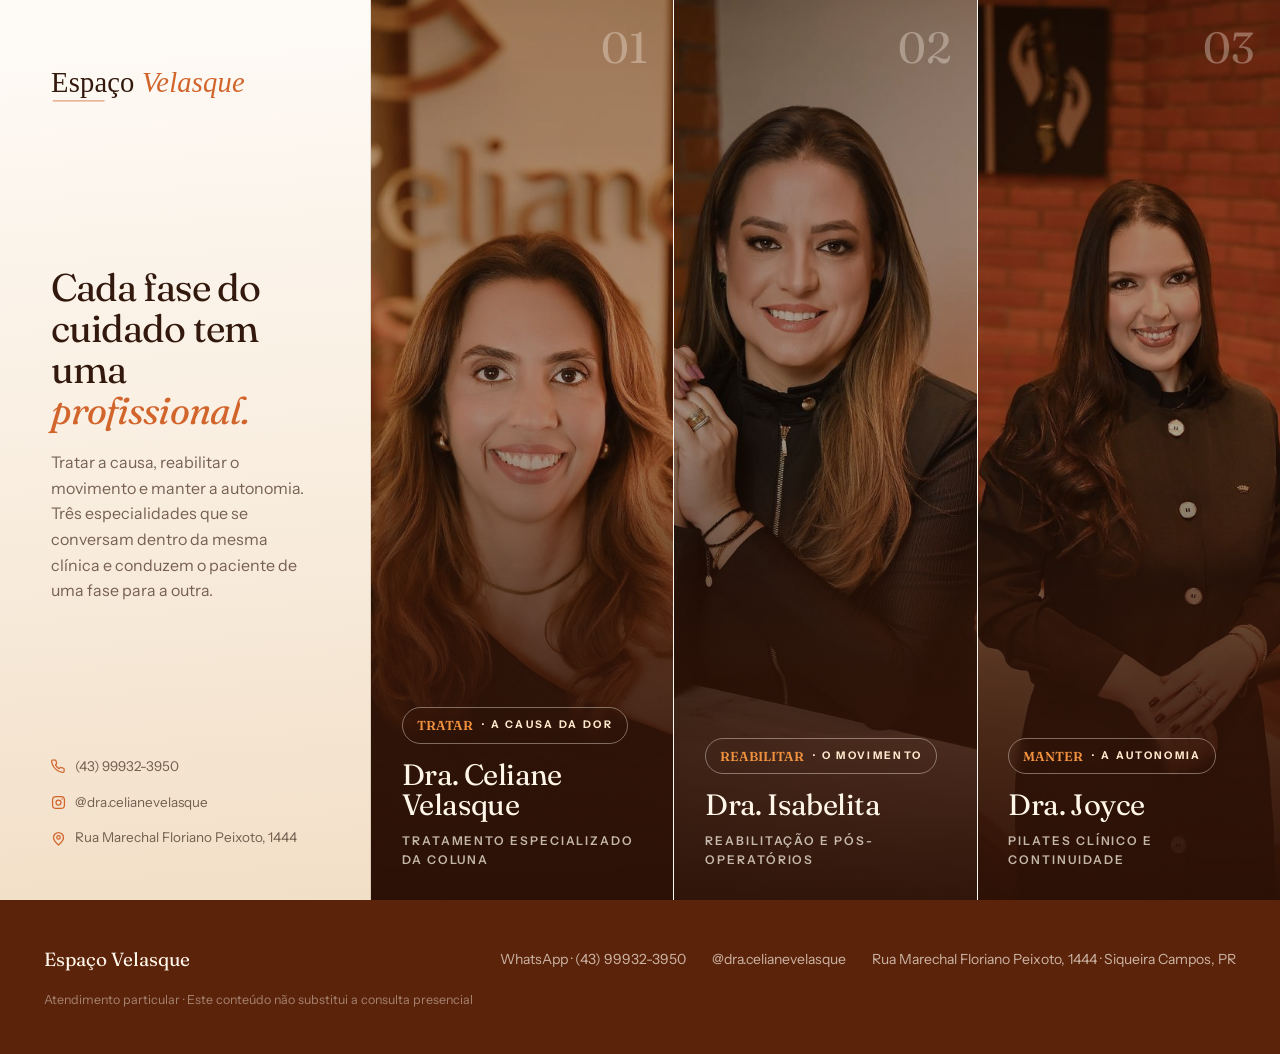
==== index.html @ db3e6eb1 "Importa site Espaço Velasque com CSS/JS separados do HTML Migra as páginas do portal e das três dout" ====
<!DOCTYPE html>
<html lang="pt-BR">
<head>
<meta charset="UTF-8">
<meta name="viewport" content="width=device-width, initial-scale=1">
<title>Espaço Velasque · Tratamento de coluna, reabilitação e Pilates clínico | Siqueira Campos, PR</title>
<meta name="description" content="Três profissionais para cada fase do cuidado: tratamento de coluna com a Dra. Celiane, reabilitação com a Dra. Isabelita e Pilates clínico com a Dra. Joyce.">
<link rel="preconnect" href="https://fonts.googleapis.com">
<link rel="preconnect" href="https://fonts.gstatic.com" crossorigin>
<link href="https://fonts.googleapis.com/css2?family=Fraunces:ital,opsz,wght@0,9..144,300..900;1,9..144,300..700&family=Instrument+Sans:wght@400;500;600;700&display=swap" rel="stylesheet">
<link rel="stylesheet" href="assets/css/portal.css">
</head>
<body>

<main class="portal">
  <aside class="intro">
    <div class="assinatura">
      <img src="assets/images/logo-velasque.svg" alt="Espaço Velasque"
           onerror="this.outerHTML='&lt;div class=\'assinatura-txt\'&gt;Espaço Velasque&lt;small&gt;Siqueira Campos · Paraná&lt;/small&gt;&lt;/div&gt;'">
    </div>

    <div class="intro-meio">
      <h1>Cada fase do cuidado tem uma <em>profissional.</em></h1>
      <p>Tratar a causa, reabilitar o movimento e manter a autonomia. Três especialidades que se conversam dentro da mesma clínica e conduzem o paciente de uma fase para a outra.</p>
    </div>

    <div class="intro-rodape">
      <a href="https://wa.me/5543999323950?text=Ol%C3%A1%2C%20quero%20agendar%20uma%20consulta%20na%20Cl%C3%ADnica%20Velasque." target="_blank" rel="noopener">
        <svg viewBox="0 0 24 24" fill="none" stroke="currentColor" stroke-width="2" stroke-linecap="round" stroke-linejoin="round"><path d="M21 16.5v3a2 2 0 0 1-2.2 2 19.8 19.8 0 0 1-8.6-3.1 19.5 19.5 0 0 1-6-6A19.8 19.8 0 0 1 1.1 3.8 2 2 0 0 1 3.1 1.6h3a2 2 0 0 1 2 1.7c.1 1 .4 1.9.7 2.8a2 2 0 0 1-.5 2.1L7.1 9.4a16 16 0 0 0 6 6l1.2-1.2a2 2 0 0 1 2.1-.5c.9.3 1.8.6 2.8.7a2 2 0 0 1 1.8 2.1z"/></svg>
        (43) 99932-3950
      </a>
      <a href="https://www.instagram.com/dra.celianevelasque/" target="_blank" rel="noopener">
        <svg viewBox="0 0 24 24" fill="none" stroke="currentColor" stroke-width="2" stroke-linecap="round" stroke-linejoin="round"><rect x="2.5" y="2.5" width="19" height="19" rx="5.5"/><circle cx="12" cy="12" r="4"/><circle cx="17.6" cy="6.4" r="1.1" fill="currentColor" stroke="none"/></svg>
        @dra.celianevelasque
      </a>
      <a href="https://www.google.com/maps/search/?api=1&amp;query=Rua+Marechal+Floriano+Peixoto+1444+Siqueira+Campos+PR" target="_blank" rel="noopener">
        <svg viewBox="0 0 24 24" fill="none" stroke="currentColor" stroke-width="2" stroke-linecap="round" stroke-linejoin="round"><path d="M20 10.5c0 5.5-8 12-8 12s-8-6.5-8-12a8 8 0 1 1 16 0z"/><circle cx="12" cy="10.3" r="2.8"/></svg>
        Rua Marechal Floriano Peixoto, 1444
      </a>
    </div>
  </aside>

  <div class="paineis">

    <a class="painel" href="dra-celiane.html">
      <div class="painel-foto"><img src="assets/images/celiane-retrato.jpg" alt="Dra. Celiane Velasque"></div>
      <div class="painel-scrim"></div>
      <span class="painel-num">01</span>
      <div class="painel-txt">
        <span class="painel-etapa"><b>Tratar</b> · a causa da dor</span>
        <h2>Dra. Celiane Velasque</h2>
        <p class="painel-esp">Tratamento especializado da coluna</p>
        <div class="painel-abre"><div>
          <p class="painel-desc">Hérnia de disco e dor ciática com abordagem conservadora, sem cirurgia, e foco em recuperar a capacidade funcional, em média, em seis semanas.</p>
          <span class="painel-link">Acessar a página de coluna
            <svg width="16" height="16" viewBox="0 0 24 24" fill="none" stroke="currentColor" stroke-width="2.2" stroke-linecap="round" stroke-linejoin="round"><path d="M5 12h14M13 6l6 6-6 6"/></svg>
          </span>
        </div></div>
      </div>
    </a>

    <a class="painel" href="dra-isabelita.html">
      <div class="painel-foto"><img src="assets/images/isabelita-retrato.jpg" alt="Dra. Isabelita"></div>
      <div class="painel-scrim"></div>
      <span class="painel-num">02</span>
      <div class="painel-txt">
        <span class="painel-etapa"><b>Reabilitar</b> · o movimento</span>
        <h2>Dra. Isabelita</h2>
        <p class="painel-esp">Reabilitação e pós-operatórios</p>
        <div class="painel-abre"><div>
          <p class="painel-desc">Tratamentos personalizados para reabilitação, pós-operatório ortopédico e pós-operatório de cirurgias plásticas.</p>
          <span class="painel-link">Acessar a página de reabilitação
            <svg width="16" height="16" viewBox="0 0 24 24" fill="none" stroke="currentColor" stroke-width="2.2" stroke-linecap="round" stroke-linejoin="round"><path d="M5 12h14M13 6l6 6-6 6"/></svg>
          </span>
        </div></div>
      </div>
    </a>

    <a class="painel" href="dra-joyce.html">
      <div class="painel-foto"><img src="assets/images/joyce-retrato.jpg" alt="Dra. Joyce"></div>
      <div class="painel-scrim"></div>
      <span class="painel-num">03</span>
      <div class="painel-txt">
        <span class="painel-etapa"><b>Manter</b> · a autonomia</span>
        <h2>Dra. Joyce</h2>
        <p class="painel-esp">Pilates clínico e continuidade</p>
        <div class="painel-abre"><div>
          <p class="painel-desc">Continuidade depois da alta, com um ou no máximo dois pacientes por horário, para preservar o que foi recuperado e desenvolver força, equilíbrio e resistência.</p>
          <span class="painel-link">Acessar a página de Pilates clínico
            <svg width="16" height="16" viewBox="0 0 24 24" fill="none" stroke="currentColor" stroke-width="2.2" stroke-linecap="round" stroke-linejoin="round"><path d="M5 12h14M13 6l6 6-6 6"/></svg>
          </span>
        </div></div>
      </div>
    </a>

  </div>
</main>

<footer class="rodape">
  <div class="wrap">
    <span class="rodape-nome">Espaço Velasque</span>
    <div class="rodape-links">
      <a href="https://wa.me/5543999323950" target="_blank" rel="noopener">WhatsApp · (43) 99932-3950</a>
      <a href="https://www.instagram.com/dra.celianevelasque/" target="_blank" rel="noopener">@dra.celianevelasque</a>
      <span>Rua Marechal Floriano Peixoto, 1444 · Siqueira Campos, PR</span>
    </div>
    <span style="font-size:12.5px;opacity:.65">Atendimento particular · Este conteúdo não substitui a consulta presencial</span>
  </div>
</footer>

</body>
</html>
---- assets/css/portal.css ----
:root{
  --tijolo:#A8431A;
  --terracota:#D2652C;
  --ambar:#F0913F;
  --areia:#D3BD9F;
  --creme:#FDF9F3;
  --creme-2:#F6EADB;
  --tinta:#33190D;
  --tinta-60:rgba(51,25,13,.66);
  --tinta-40:rgba(51,25,13,.42);
  --linha:rgba(51,25,13,.12);
  --branco:#FFFDFA;
  --display:'Fraunces',Georgia,serif;
  --corpo:'Instrument Sans',system-ui,sans-serif;
  --curva:cubic-bezier(.66,0,.16,1);
}
*{box-sizing:border-box;margin:0;padding:0}
html{-webkit-text-size-adjust:100%}
body{
  font-family:var(--corpo);color:var(--tinta);background:var(--creme);
  font-size:17px;line-height:1.6;-webkit-font-smoothing:antialiased;overflow-x:hidden;
}
img{display:block;max-width:100%}
a{color:inherit;text-decoration:none}
::selection{background:var(--areia);color:var(--tijolo)}
:focus-visible{outline:3px solid var(--ambar);outline-offset:-6px}

/* ============ ESTRUTURA ============ */
.portal{display:flex;min-height:100svh}

/* ---- coluna de abertura ---- */
.intro{
  flex:0 0 clamp(320px,29%,470px);
  background:linear-gradient(176deg,#FEFBF7 0%,#F9EEE0 52%,#F2DFC7 100%);
  padding:clamp(36px,4vw,58px);display:flex;flex-direction:column;justify-content:space-between;
  position:relative;z-index:2;border-right:1px solid var(--linha);
}
.assinatura{display:flex;flex-direction:column;gap:14px}
.assinatura img{height:64px;width:auto}
.assinatura-txt{font-family:var(--display);font-size:clamp(26px,2.4vw,32px);line-height:1.05;color:var(--tijolo);letter-spacing:-.01em}
.assinatura-txt small{
  display:block;font-family:var(--corpo);font-size:10px;letter-spacing:.26em;text-transform:uppercase;
  color:var(--tinta-40);margin-top:10px;font-weight:600;
}
.intro-meio{padding:clamp(28px,4vh,56px) 0}
.eyebrow{
  display:flex;align-items:center;gap:10px;font-size:11px;font-weight:600;letter-spacing:.22em;
  text-transform:uppercase;color:var(--terracota);margin-bottom:20px;
}
.eyebrow::before{content:'';width:24px;height:1px;background:var(--terracota);opacity:.6}
.intro h1{
  font-family:var(--display);font-weight:400;font-size:clamp(30px,3vw,42px);line-height:1.06;
  letter-spacing:-.025em;font-variation-settings:'SOFT' 0,'WONK' 1;
}
.intro h1 em{font-style:italic;color:var(--terracota)}
.intro p{color:var(--tinta-60);font-size:16px;margin-top:20px;max-width:34ch}
.intro-rodape{display:flex;flex-direction:column;gap:14px;font-size:13.5px;color:var(--tinta-60)}
.intro-rodape a{display:flex;align-items:center;gap:9px;transition:color .25s}
.intro-rodape a:hover{color:var(--tijolo)}
.intro-rodape svg{width:15px;height:15px;flex:none;color:var(--terracota)}
.dica{
  margin-top:26px;padding:16px 18px;border:1px dashed var(--areia);border-radius:16px;
  font-size:13.5px;color:var(--tinta-60);background:rgba(255,255,255,.5);
}
.dica b{color:var(--tijolo);font-weight:600}

/* ---- painéis ---- */
.paineis{display:flex;flex:1;min-width:0}
.painel{
  position:relative;flex:1;min-width:0;overflow:hidden;display:block;
  transition:flex-grow .75s var(--curva);
  border-left:1px solid rgba(255,246,234,.14);
}
.painel:first-child{border-left:none}
.painel-foto{position:absolute;inset:0}
.painel-foto img{
  width:100%;height:100%;object-fit:cover;object-position:50% 22%;
  transform:scale(1.06);filter:saturate(.82) brightness(.86);
  transition:transform 1.1s var(--curva),filter .6s ease;
}
.painel-scrim{
  position:absolute;inset:0;
  background:
    linear-gradient(to top,rgba(40,15,5,.94) 0%,rgba(40,15,5,.72) 26%,rgba(40,15,5,.22) 55%,rgba(40,15,5,.28) 100%),
    linear-gradient(to top,rgba(168,67,26,.5) 0%,transparent 45%);
  transition:opacity .6s ease;
}
.painel-txt{
  position:absolute;left:0;right:0;bottom:0;padding:clamp(24px,2.4vw,38px);
  color:#FFF6EA;z-index:2;
}
.painel-etapa{
  display:inline-flex;align-items:center;gap:9px;font-size:10.5px;font-weight:700;letter-spacing:.22em;
  text-transform:uppercase;color:#FFE9CE;margin-bottom:16px;
  padding:7px 14px;border:1px solid rgba(255,246,234,.4);border-radius:999px;backdrop-filter:blur(6px);
}
.painel-etapa b{font-family:var(--display);font-size:13px;letter-spacing:0;font-weight:600;color:var(--ambar)}
.painel h2{
  font-family:var(--display);font-weight:400;font-size:clamp(24px,2.3vw,34px);line-height:1.04;
  letter-spacing:-.02em;
}
.painel-esp{
  font-size:12px;font-weight:600;letter-spacing:.16em;text-transform:uppercase;
  color:rgba(255,246,234,.72);margin-top:10px;
}
.painel-abre{
  display:grid;grid-template-rows:0fr;opacity:0;
  transition:grid-template-rows .7s var(--curva),opacity .5s ease .1s;
}
.painel-abre>div{overflow:hidden}
.painel-desc{padding-top:16px;font-size:15px;color:rgba(255,246,234,.86);max-width:42ch}
.painel-link{
  display:inline-flex;align-items:center;gap:10px;margin-top:22px;padding:14px 26px;
  background:#FFF6EA;color:var(--tijolo);border-radius:999px;font-weight:600;font-size:14.5px;
  transition:transform .3s var(--curva),background .3s;
}
.painel-link svg{transition:transform .3s var(--curva)}
.painel:hover .painel-link{transform:translateY(-2px)}
.painel:hover .painel-link svg{transform:translateX(4px)}
.painel-num{
  position:absolute;top:clamp(20px,2vw,34px);right:clamp(20px,2vw,34px);z-index:2;
  font-family:var(--display);font-size:clamp(36px,3.4vw,54px);color:rgba(255,246,234,.34);line-height:1;
  transition:color .5s ease;
}

@media(hover:hover) and (min-width:901px){
  .painel:hover,.painel:focus-within{flex-grow:2.3}
  .painel:hover .painel-foto img,.painel:focus-within .painel-foto img{transform:scale(1);filter:saturate(1) brightness(.96)}
  .painel:hover .painel-abre,.painel:focus-within .painel-abre{grid-template-rows:1fr;opacity:1}
  .painel:hover .painel-num,.painel:focus-within .painel-num{color:rgba(255,246,234,.7)}
  .paineis:hover .painel:not(:hover) .painel-scrim{opacity:.92}
}

/* ---- mobile ---- */
@media(max-width:900px){
  .portal{flex-direction:column;min-height:0}
  .intro{flex:none;border-right:none;border-bottom:1px solid var(--linha);padding:88px 24px 40px}
  .intro-meio{padding:30px 0}
  .paineis{flex-direction:column}
  .painel{flex:none;min-height:72svh;border-left:none;border-top:1px solid rgba(255,246,234,.16)}
  .painel-abre{grid-template-rows:1fr;opacity:1}
  .painel-foto img{transform:scale(1);filter:saturate(.95) brightness(.9)}
  .painel-scrim{background:linear-gradient(to top,rgba(40,15,5,.95) 0%,rgba(40,15,5,.8) 34%,rgba(40,15,5,.25) 68%,rgba(40,15,5,.2) 100%)}
  .painel-txt{padding:28px 24px 34px}
  .painel-desc{font-size:15.5px}
}
@media(prefers-reduced-motion:reduce){
  *{transition-duration:.01ms!important;animation:none!important}
  .painel-abre{grid-template-rows:1fr;opacity:1}
}

/* ---- rodapé ---- */
.rodape{
  background:#5C230B;color:rgba(247,237,224,.72);padding:44px 0;font-size:14px;
}
.rodape .wrap{
  width:100%;max-width:1240px;margin:0 auto;padding:0 24px;
  display:flex;flex-wrap:wrap;gap:16px 40px;align-items:center;justify-content:space-between;
}
.rodape a:hover{color:#FFE9CE}
.rodape-nome{font-family:var(--display);font-size:19px;color:#FFF6EA}
.rodape-links{display:flex;flex-wrap:wrap;gap:8px 26px}
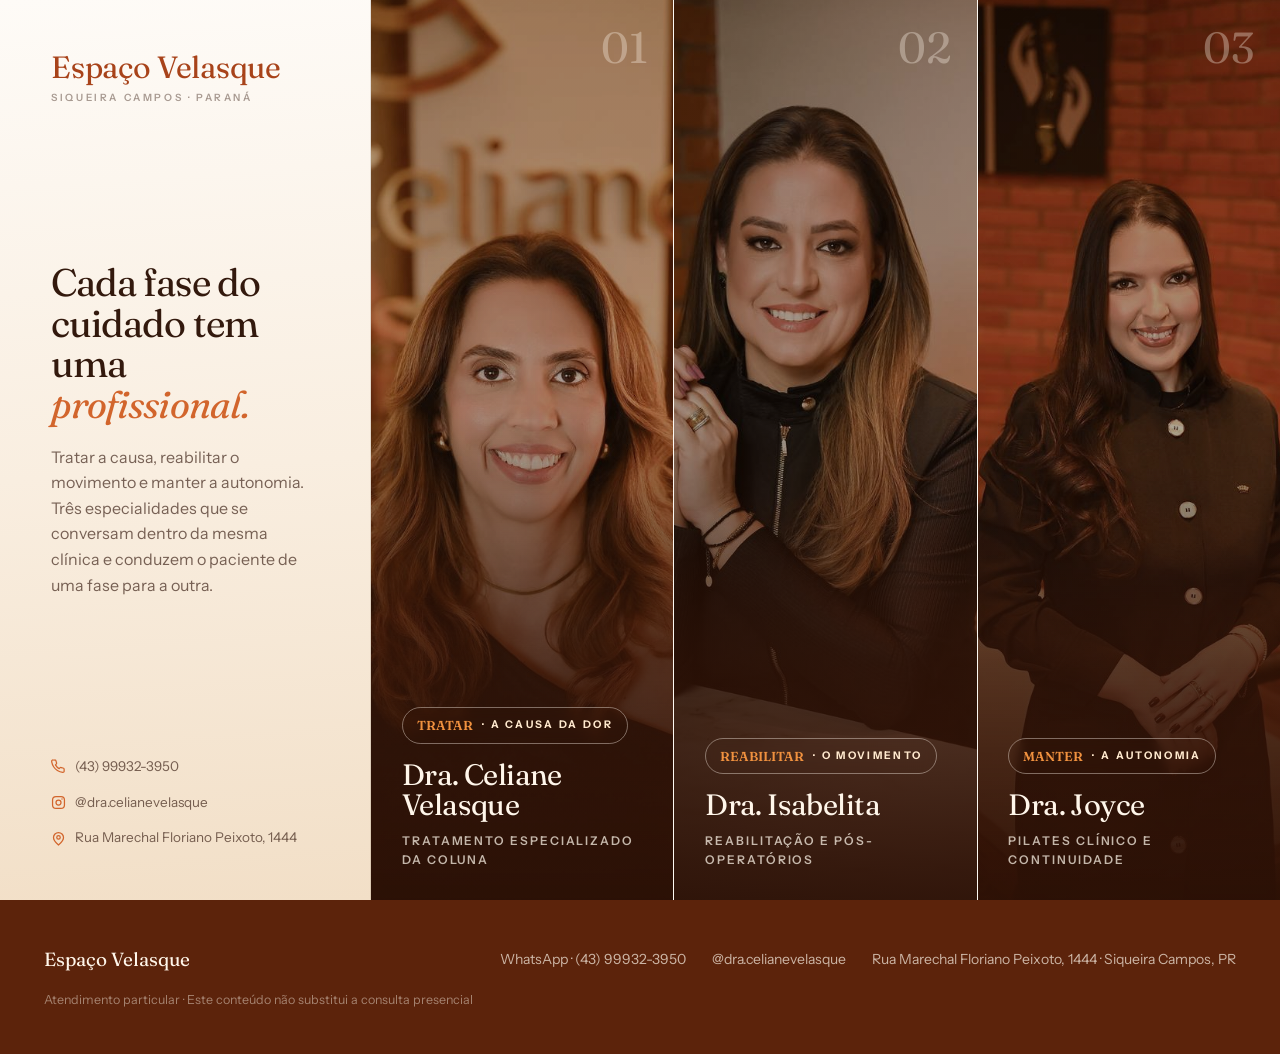
==== commit 0ea669dc: "Adiciona favicon em todas as paginas" ====
--- a/index.html
+++ b/index.html
@@ -5,6 +5,7 @@
 <meta name="viewport" content="width=device-width, initial-scale=1">
 <title>Espaço Velasque · Tratamento de coluna, reabilitação e Pilates clínico | Siqueira Campos, PR</title>
 <meta name="description" content="Três profissionais para cada fase do cuidado: tratamento de coluna com a Dra. Celiane, reabilitação com a Dra. Isabelita e Pilates clínico com a Dra. Joyce.">
+<link rel="icon" type="image/png" href="assets/images/fav.png">
 <link rel="preconnect" href="https://fonts.googleapis.com">
 <link rel="preconnect" href="https://fonts.gstatic.com" crossorigin>
 <link href="https://fonts.googleapis.com/css2?family=Fraunces:ital,opsz,wght@0,9..144,300..900;1,9..144,300..700&family=Instrument+Sans:wght@400;500;600;700&display=swap" rel="stylesheet">
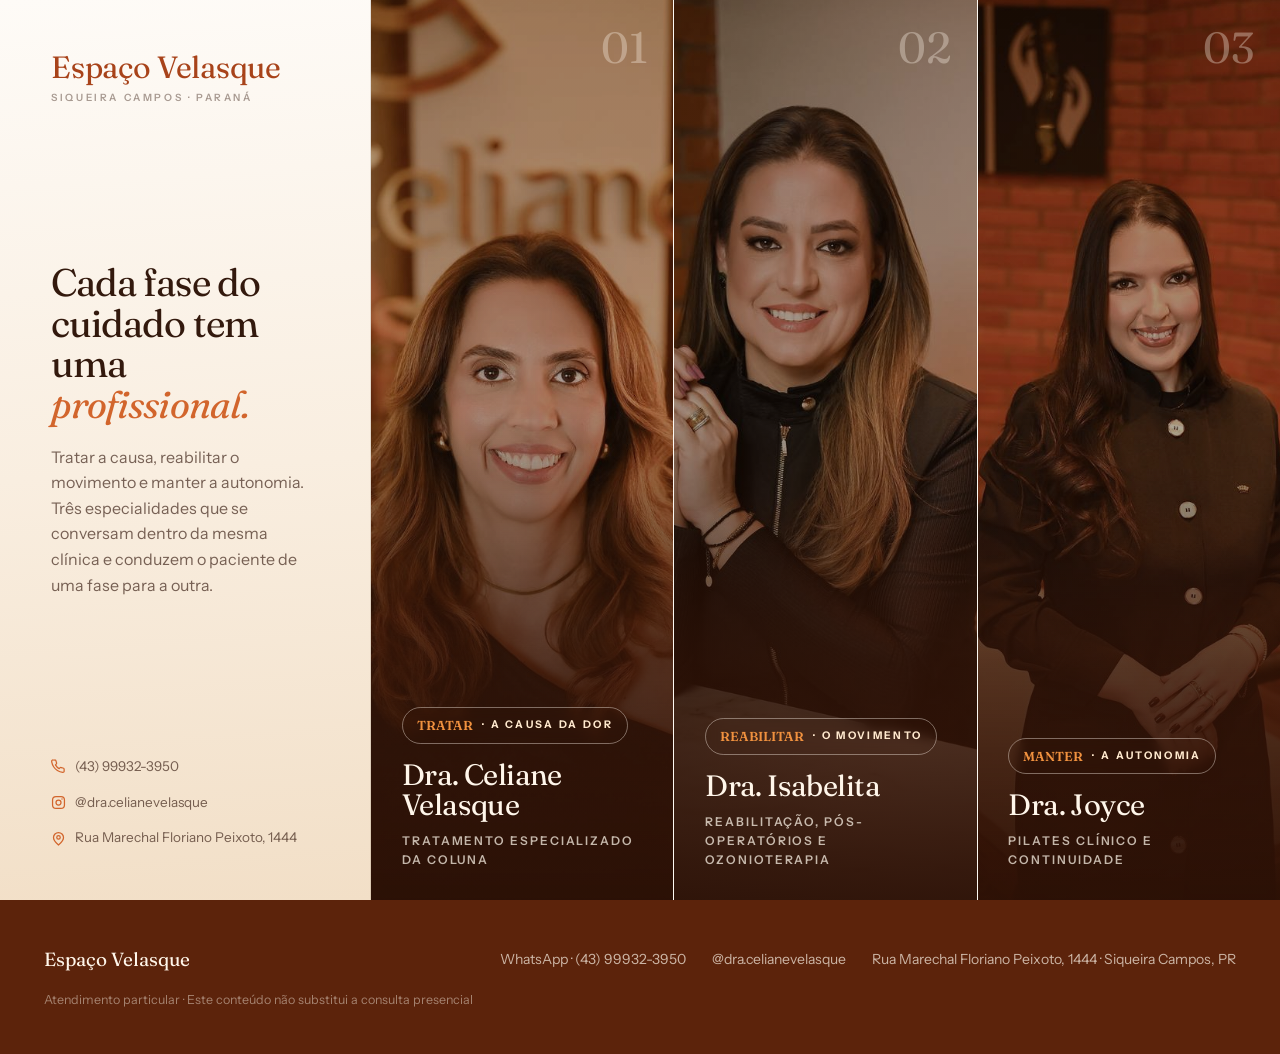
==== commit 4ad90af0: "Destaca a ozonioterapia na pagina da Isabelita e atualiza a da Celiane - Hero da Isabelita com selo " ====
--- a/index.html
+++ b/index.html
@@ -67,9 +67,9 @@
       <div class="painel-txt">
         <span class="painel-etapa"><b>Reabilitar</b> · o movimento</span>
         <h2>Dra. Isabelita</h2>
-        <p class="painel-esp">Reabilitação e pós-operatórios</p>
+        <p class="painel-esp">Reabilitação, pós-operatórios e ozonioterapia</p>
         <div class="painel-abre"><div>
-          <p class="painel-desc">Tratamentos personalizados para reabilitação, pós-operatório ortopédico e pós-operatório de cirurgias plásticas.</p>
+          <p class="painel-desc">Tratamentos personalizados para reabilitação, pós-operatório ortopédico e pós-operatório de cirurgias plásticas, com ozonioterapia dentro do plano de tratamento.</p>
           <span class="painel-link">Acessar a página de reabilitação
             <svg width="16" height="16" viewBox="0 0 24 24" fill="none" stroke="currentColor" stroke-width="2.2" stroke-linecap="round" stroke-linejoin="round"><path d="M5 12h14M13 6l6 6-6 6"/></svg>
           </span>
--- a/assets/css/portal.css
+++ b/assets/css/portal.css
@@ -137,12 +137,29 @@
   .intro{flex:none;border-right:none;border-bottom:1px solid var(--linha);padding:88px 24px 40px}
   .intro-meio{padding:30px 0}
   .paineis{flex-direction:column}
-  .painel{flex:none;min-height:72svh;border-left:none;border-top:1px solid rgba(255,246,234,.16)}
+  /* a foto ganha faixa própria, proporcional à largura da tela (nunca à altura),
+     e o texto flui abaixo dela — assim o rosto nunca fica sob o conteúdo */
+  .painel{
+    --foto-h:clamp(300px,108vw,640px);
+    flex:none;min-height:0;border-left:none;border-top:1px solid rgba(255,246,234,.16);
+    display:flex;flex-direction:column;justify-content:flex-end;background:#280F05;
+  }
   .painel-abre{grid-template-rows:1fr;opacity:1}
-  .painel-foto img{transform:scale(1);filter:saturate(.95) brightness(.9)}
-  .painel-scrim{background:linear-gradient(to top,rgba(40,15,5,.95) 0%,rgba(40,15,5,.8) 34%,rgba(40,15,5,.25) 68%,rgba(40,15,5,.2) 100%)}
-  .painel-txt{padding:28px 24px 34px}
+  .painel-foto{position:relative;inset:auto;flex:none;width:100%;height:var(--foto-h)}
+  .painel-foto img{transform:scale(1);filter:saturate(.95) brightness(.92);object-position:50% 22%}
+  .painel-scrim{
+    inset:0 0 auto 0;height:var(--foto-h);
+    background:
+      linear-gradient(to bottom,rgba(40,15,5,.34) 0%,rgba(40,15,5,.1) 30%,rgba(40,15,5,.34) 66%,rgba(40,15,5,.82) 86%,#280F05 100%),
+      linear-gradient(to top,rgba(168,67,26,.34) 0%,transparent 34%);
+  }
+  .painel-txt{position:relative;padding:22px 24px 36px}
   .painel-desc{font-size:15.5px}
+}
+/* em telas mais largas o teto de altura da faixa aperta o enquadramento:
+   desce o recorte para manter o rosto inteiro dentro dela */
+@media(max-width:900px) and (min-width:601px){
+  .painel-foto img{object-position:50% 32%}
 }
 @media(prefers-reduced-motion:reduce){
   *{transition-duration:.01ms!important;animation:none!important}
